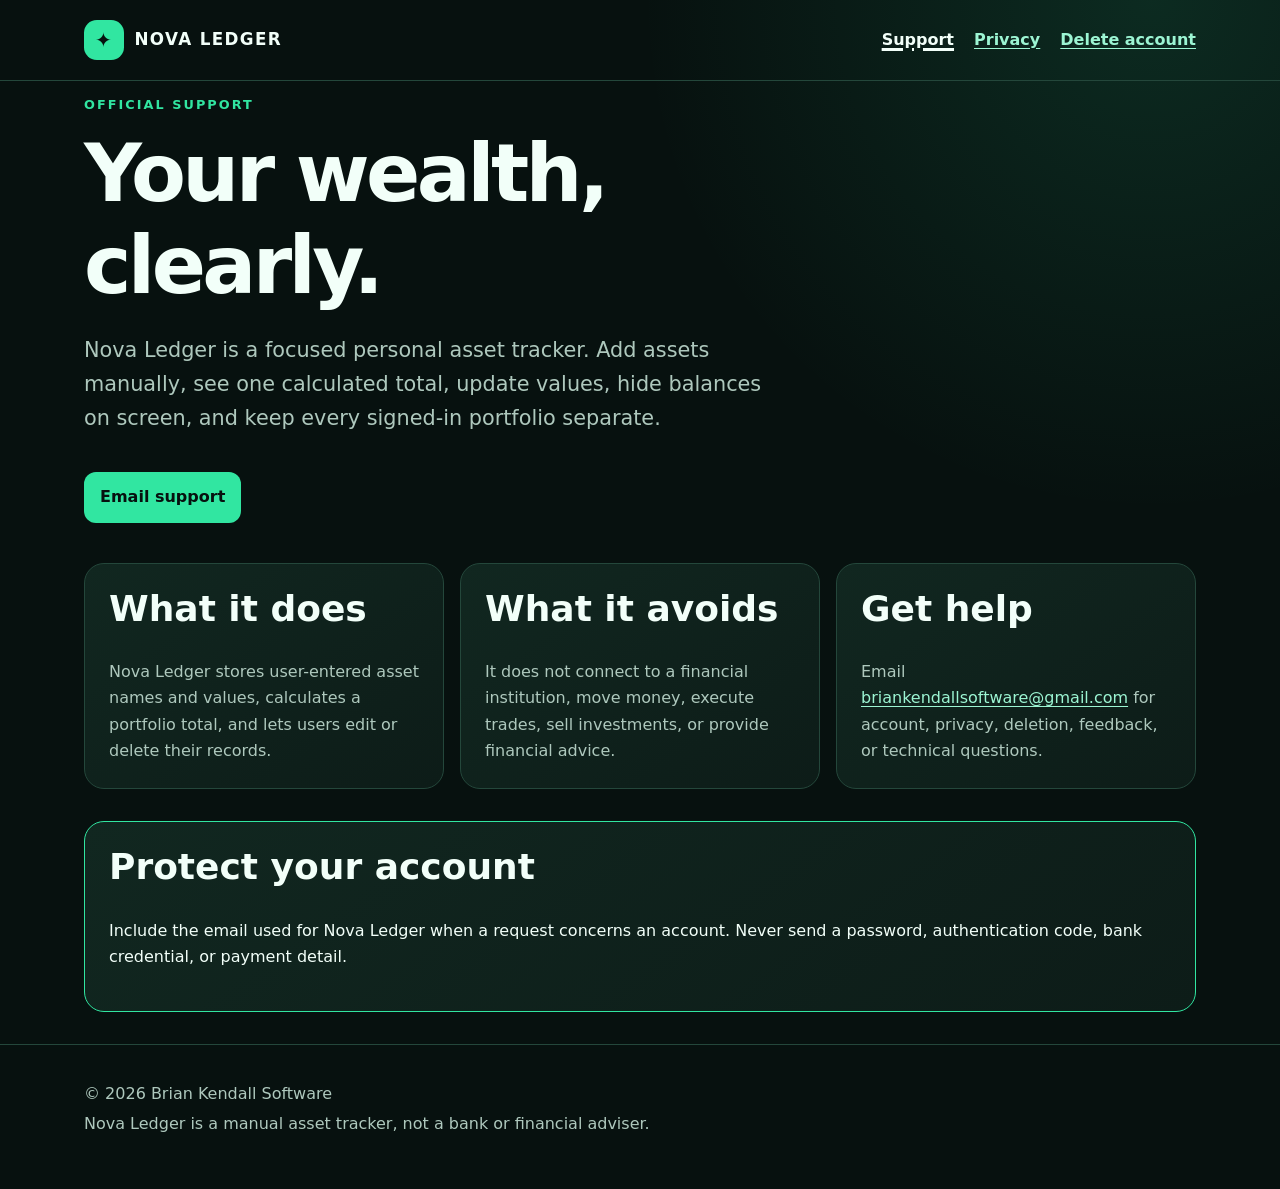
==== index.html @ 0f6c61fb "Build public privacy and support site" ====
<!doctype html>
<html lang="en">
  <head>
    <meta charset="utf-8">
    <meta name="viewport" content="width=device-width, initial-scale=1">
    <meta name="description" content="Official support, privacy, and account-deletion information for Nova Ledger.">
    <meta name="theme-color" content="#07110f">
    <title>Nova Ledger | Support</title>
    <link rel="stylesheet" href="styles.css">
  </head>
  <body>
    <a class="skip-link" href="#main">Skip to content</a>
    <header>
      <div class="shell nav">
        <a class="brand" href="./" aria-label="Nova Ledger support home"><span class="brand-mark" aria-hidden="true">✦</span>NOVA LEDGER</a>
        <nav aria-label="Primary navigation">
          <ul>
            <li><a href="./" aria-current="page">Support</a></li>
            <li><a href="privacy/">Privacy</a></li>
            <li><a href="delete-account/">Delete account</a></li>
          </ul>
        </nav>
      </div>
    </header>
    <main id="main" class="shell">
      <section class="hero" aria-labelledby="page-title">
        <p class="eyebrow">Official support</p>
        <h1 id="page-title">Your wealth, clearly.</h1>
        <p class="lede">Nova Ledger is a focused personal asset tracker. Add assets manually, see one calculated total, update values, hide balances on screen, and keep every signed-in portfolio separate.</p>
        <a class="button" href="mailto:briankendallsoftware@gmail.com?subject=Nova%20Ledger%20support">Email support</a>
      </section>
      <section class="grid" aria-label="Product and support information">
        <article class="card">
          <h2>What it does</h2>
          <p>Nova Ledger stores user-entered asset names and values, calculates a portfolio total, and lets users edit or delete their records.</p>
        </article>
        <article class="card">
          <h2>What it avoids</h2>
          <p>It does not connect to a financial institution, move money, execute trades, sell investments, or provide financial advice.</p>
        </article>
        <article class="card">
          <h2>Get help</h2>
          <p>Email <a href="mailto:briankendallsoftware@gmail.com?subject=Nova%20Ledger%20support">briankendallsoftware@gmail.com</a> for account, privacy, deletion, feedback, or technical questions.</p>
        </article>
      </section>
      <aside class="callout" aria-labelledby="safety-title">
        <h2 id="safety-title">Protect your account</h2>
        <p>Include the email used for Nova Ledger when a request concerns an account. Never send a password, authentication code, bank credential, or payment detail.</p>
      </aside>
    </main>
    <footer>
      <div class="shell">
        <p>© 2026 Brian Kendall Software</p>
        <p>Nova Ledger is a manual asset tracker, not a bank or financial adviser.</p>
      </div>
    </footer>
  </body>
</html>
---- styles.css ----
:root {
  color-scheme: dark;
  --midnight: #07110f;
  --surface: #0d1c18;
  --surface-raised: #112720;
  --emerald: #31e6a1;
  --emerald-soft: #9cf5d3;
  --text: #f2fff9;
  --muted: #aec8bd;
  --border: #24473b;
  --focus: #fff3a6;
}

* {
  box-sizing: border-box;
}

html {
  scroll-behavior: smooth;
}

body {
  margin: 0;
  background:
    radial-gradient(circle at 90% 0%, rgba(49, 230, 161, 0.12), transparent 32rem),
    var(--midnight);
  color: var(--text);
  font-family: Inter, ui-sans-serif, system-ui, -apple-system, BlinkMacSystemFont,
    "Segoe UI", sans-serif;
  font-size: 1rem;
  line-height: 1.65;
}

a {
  color: var(--emerald-soft);
  text-underline-offset: 0.2em;
}

a:hover {
  color: var(--text);
}

a:focus-visible {
  border-radius: 0.25rem;
  outline: 3px solid var(--focus);
  outline-offset: 4px;
}

.skip-link {
  left: 1rem;
  position: fixed;
  top: -5rem;
  z-index: 20;
}

.skip-link:focus {
  background: var(--focus);
  color: #07110f;
  padding: 0.75rem 1rem;
  top: 1rem;
}

.shell {
  margin: 0 auto;
  max-width: 72rem;
  padding: 0 1.25rem;
}

header {
  border-bottom: 1px solid var(--border);
  padding: 1.25rem 0;
}

.nav {
  align-items: center;
  display: flex;
  gap: 1rem;
  justify-content: space-between;
}

.brand {
  align-items: center;
  color: var(--text);
  display: inline-flex;
  font-size: 1.05rem;
  font-weight: 800;
  gap: 0.65rem;
  letter-spacing: 0.08em;
  text-decoration: none;
}

.brand-mark {
  align-items: center;
  background: var(--emerald);
  border-radius: 0.8rem;
  color: var(--midnight);
  display: inline-flex;
  font-size: 1.25rem;
  height: 2.5rem;
  justify-content: center;
  width: 2.5rem;
}

nav ul {
  display: flex;
  flex-wrap: wrap;
  gap: 0.75rem 1.25rem;
  list-style: none;
  margin: 0;
  padding: 0;
}

nav a {
  font-weight: 650;
}

nav a[aria-current="page"] {
  color: var(--text);
  text-decoration-thickness: 0.18em;
}

main {
  padding: 4rem 0 5rem;
}

.hero {
  max-width: 50rem;
}

.eyebrow {
  color: var(--emerald);
  font-size: 0.8rem;
  font-weight: 800;
  letter-spacing: 0.16em;
  text-transform: uppercase;
}

h1,
h2,
h3 {
  line-height: 1.15;
}

h1 {
  font-size: clamp(2.5rem, 7vw, 5rem);
  letter-spacing: -0.045em;
  margin: 0.5rem 0 1rem;
}

h2 {
  font-size: clamp(1.5rem, 4vw, 2.25rem);
  margin-top: 0;
}

h3 {
  font-size: 1.1rem;
  margin-bottom: 0.25rem;
}

.lede {
  color: var(--muted);
  font-size: clamp(1.1rem, 2vw, 1.3rem);
  max-width: 44rem;
}

.grid {
  display: grid;
  gap: 1rem;
  grid-template-columns: repeat(3, minmax(0, 1fr));
  margin-top: 2.5rem;
}

.card,
.policy-section,
.callout {
  background: linear-gradient(145deg, var(--surface-raised), var(--surface));
  border: 1px solid var(--border);
  border-radius: 1.25rem;
  padding: 1.5rem;
}

.card p,
.muted {
  color: var(--muted);
}

.policy {
  max-width: 52rem;
}

.policy-section {
  margin-top: 1rem;
}

.policy-section p:last-child,
.policy-section ul:last-child,
.card p:last-child {
  margin-bottom: 0;
}

.callout {
  border-color: var(--emerald);
  margin: 2rem 0;
}

.button {
  background: var(--emerald);
  border-radius: 0.75rem;
  color: var(--midnight);
  display: inline-block;
  font-weight: 800;
  margin-top: 1rem;
  min-height: 3rem;
  padding: 0.75rem 1rem;
  text-decoration: none;
}

.button:hover {
  color: var(--midnight);
  filter: brightness(1.08);
}

footer {
  border-top: 1px solid var(--border);
  color: var(--muted);
  padding: 2rem 0 3rem;
}

footer p {
  margin: 0.25rem 0;
}

@media (max-width: 48rem) {
  .nav {
    align-items: flex-start;
    flex-direction: column;
  }

  .grid {
    grid-template-columns: 1fr;
  }

  main {
    padding-top: 2.75rem;
  }
}

@media (prefers-reduced-motion: reduce) {
  html {
    scroll-behavior: auto;
  }
}
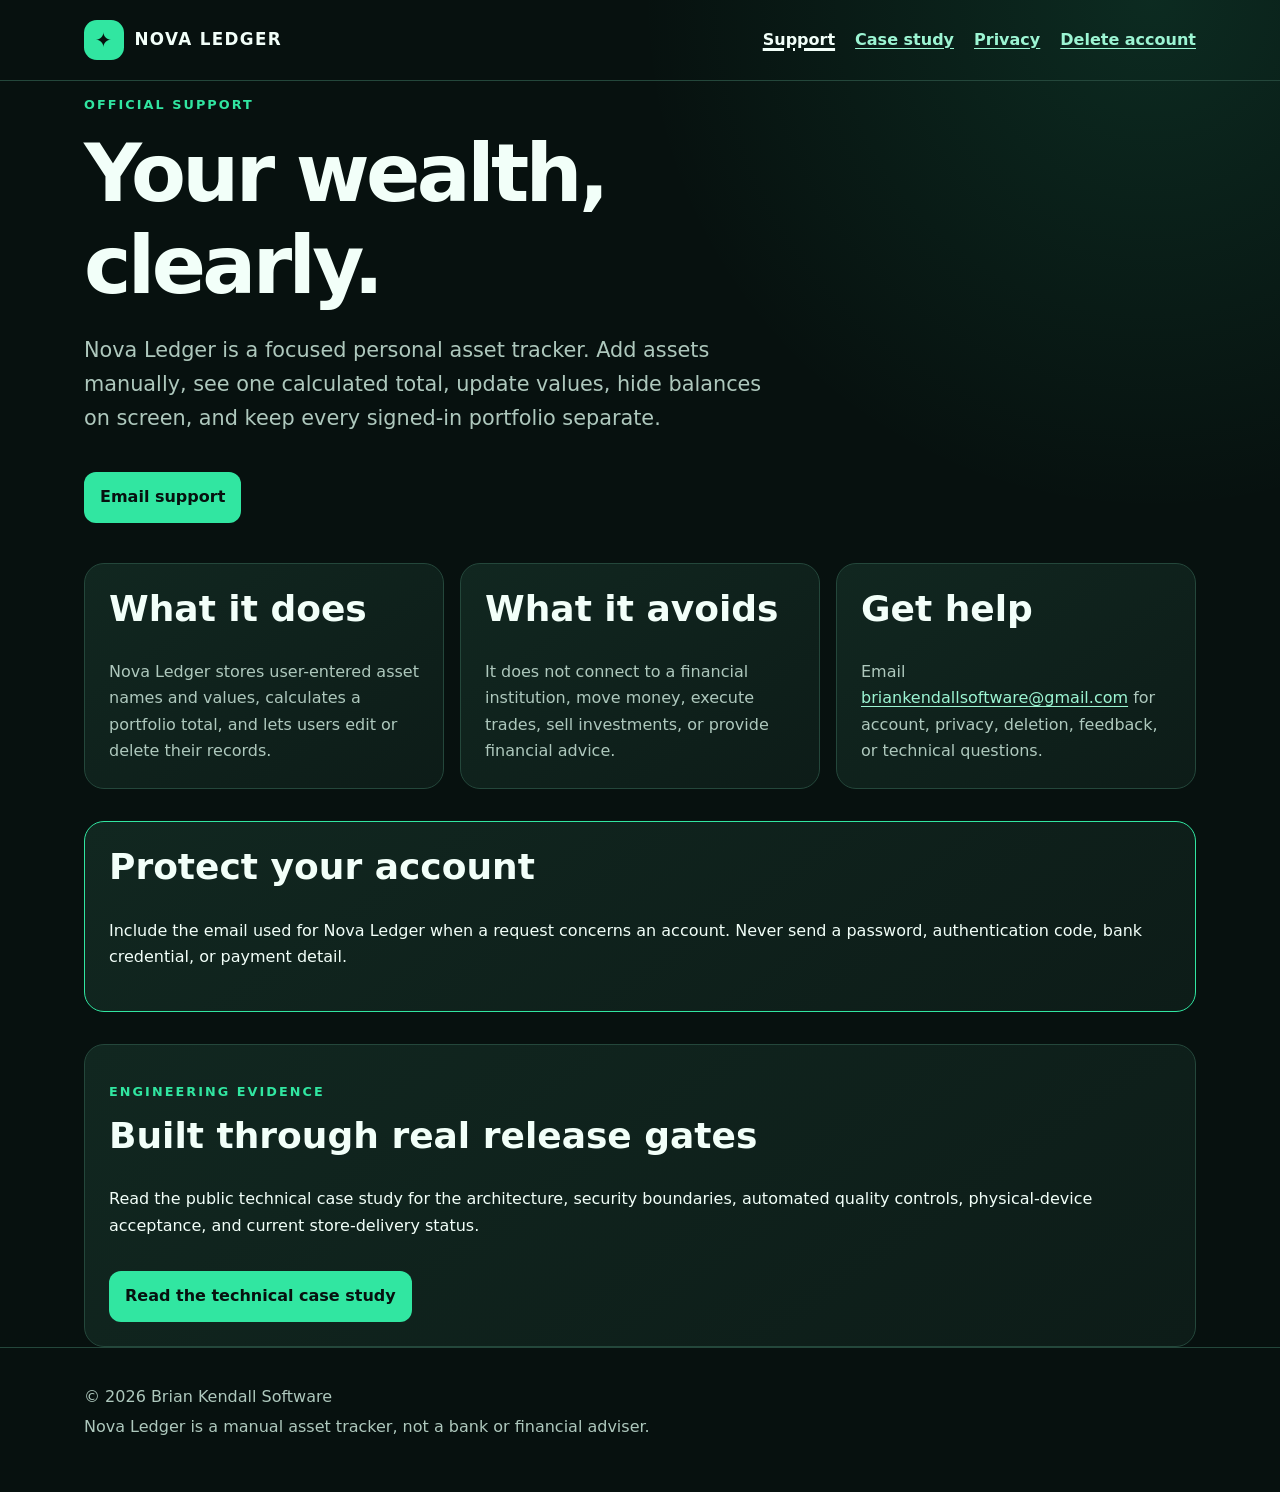
==== commit 0d775597: "docs: publish Nova Ledger technical case study" ====
--- a/index.html
+++ b/index.html
@@ -16,6 +16,7 @@
         <nav aria-label="Primary navigation">
           <ul>
             <li><a href="./" aria-current="page">Support</a></li>
+            <li><a href="case-study/">Case study</a></li>
             <li><a href="privacy/">Privacy</a></li>
             <li><a href="delete-account/">Delete account</a></li>
           </ul>
@@ -47,6 +48,12 @@
         <h2 id="safety-title">Protect your account</h2>
         <p>Include the email used for Nova Ledger when a request concerns an account. Never send a password, authentication code, bank credential, or payment detail.</p>
       </aside>
+      <section class="policy-section" aria-labelledby="engineering-title">
+        <p class="eyebrow">Engineering evidence</p>
+        <h2 id="engineering-title">Built through real release gates</h2>
+        <p>Read the public technical case study for the architecture, security boundaries, automated quality controls, physical-device acceptance, and current store-delivery status.</p>
+        <a class="button" href="case-study/">Read the technical case study</a>
+      </section>
     </main>
     <footer>
       <div class="shell">
--- a/styles.css
+++ b/styles.css
@@ -179,6 +179,31 @@
   padding: 1.5rem;
 }
 
+.architecture {
+  display: grid;
+  gap: 0.75rem;
+  list-style: none;
+  margin: 0;
+  padding: 0;
+}
+
+.architecture li {
+  background: rgba(49, 230, 161, 0.06);
+  border-left: 0.25rem solid var(--emerald);
+  border-radius: 0.5rem;
+  display: grid;
+  gap: 0.15rem;
+  padding: 0.85rem 1rem;
+}
+
+.architecture span {
+  color: var(--muted);
+}
+
+.evidence-grid {
+  margin: 1rem 0 1.5rem;
+}
+
 .card p,
 .muted {
   color: var(--muted);
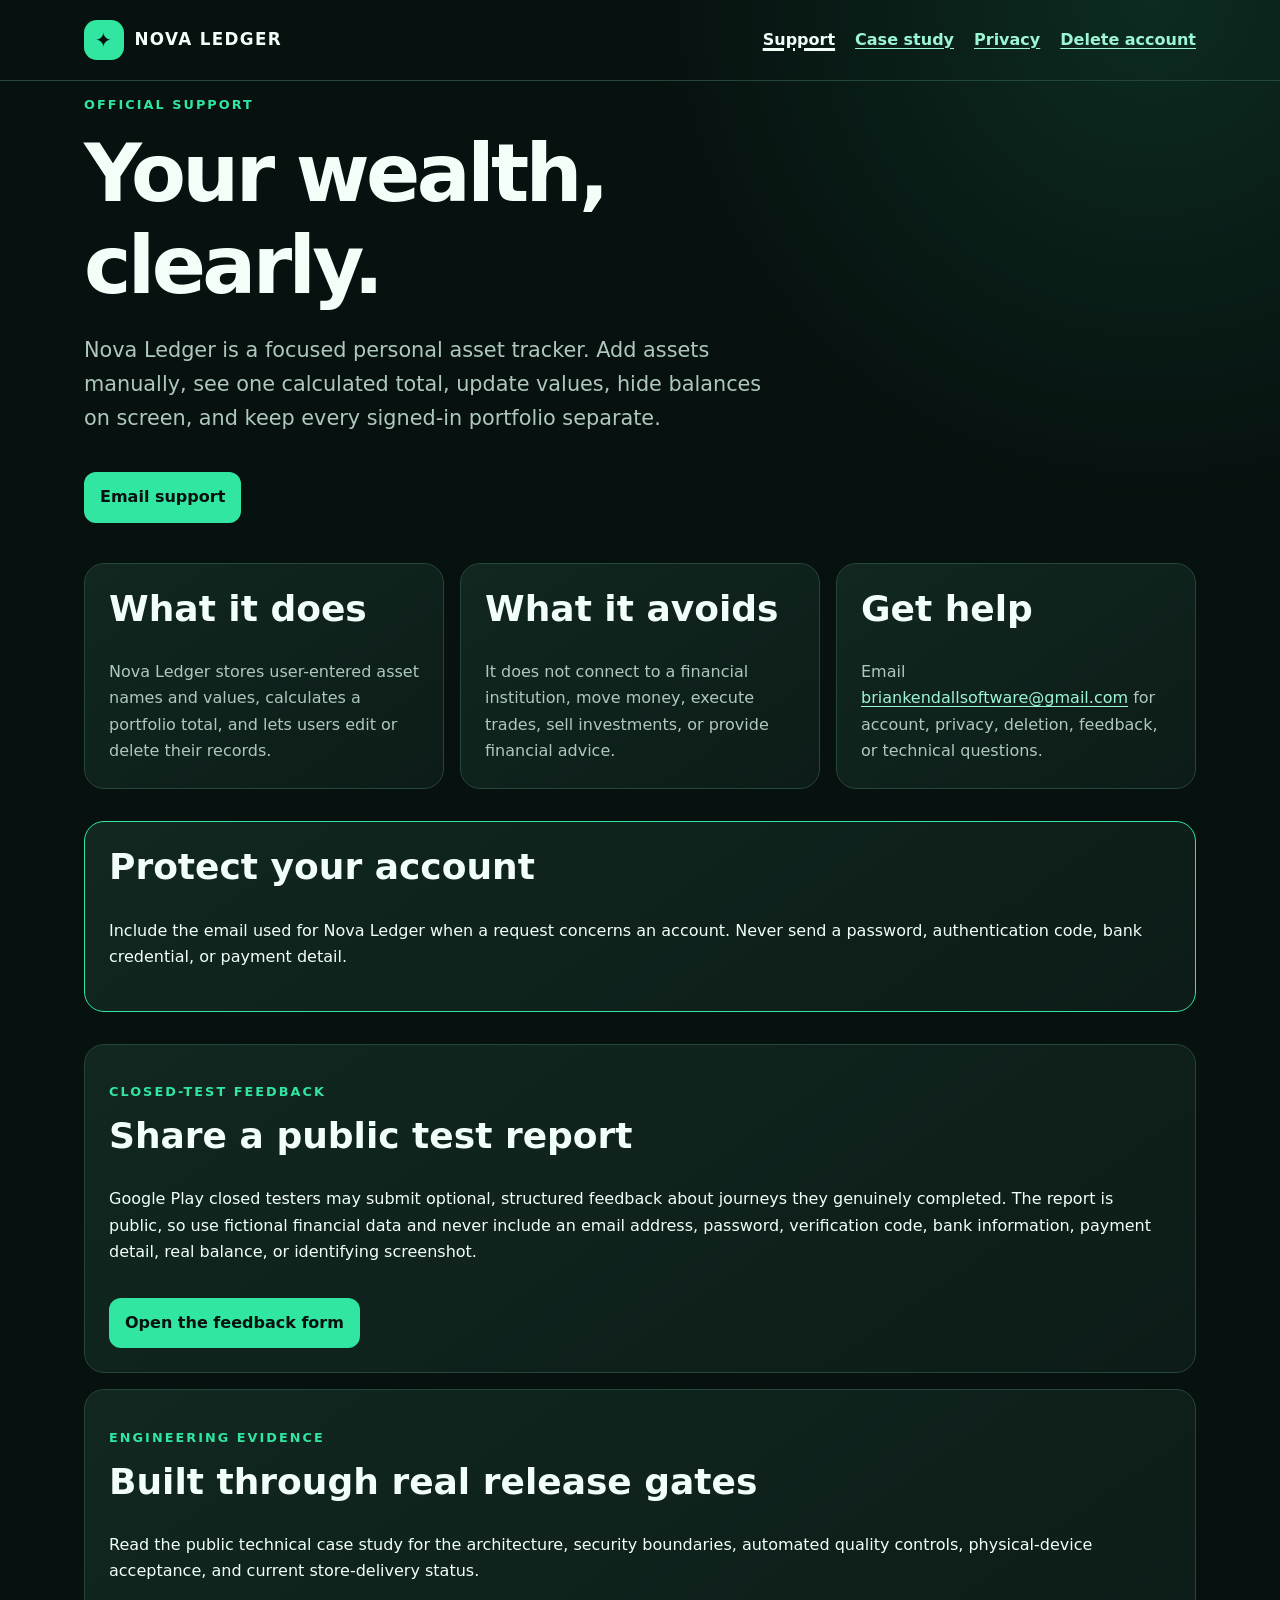
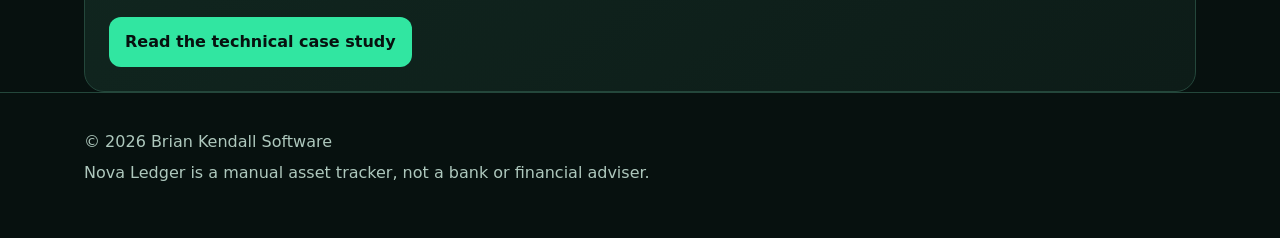
==== commit 0b629015: "feat: add privacy-safe tester feedback form" ====
--- a/index.html
+++ b/index.html
@@ -48,6 +48,12 @@
         <h2 id="safety-title">Protect your account</h2>
         <p>Include the email used for Nova Ledger when a request concerns an account. Never send a password, authentication code, bank credential, or payment detail.</p>
       </aside>
+      <section class="policy-section" aria-labelledby="feedback-title">
+        <p class="eyebrow">Closed-test feedback</p>
+        <h2 id="feedback-title">Share a public test report</h2>
+        <p>Google Play closed testers may submit optional, structured feedback about journeys they genuinely completed. The report is public, so use fictional financial data and never include an email address, password, verification code, bank information, payment detail, real balance, or identifying screenshot.</p>
+        <a class="button" href="https://github.com/cooldownfuego-png/Nova-Ledger-Support/issues/new?template=closed-test-feedback.yml">Open the feedback form</a>
+      </section>
       <section class="policy-section" aria-labelledby="engineering-title">
         <p class="eyebrow">Engineering evidence</p>
         <h2 id="engineering-title">Built through real release gates</h2>
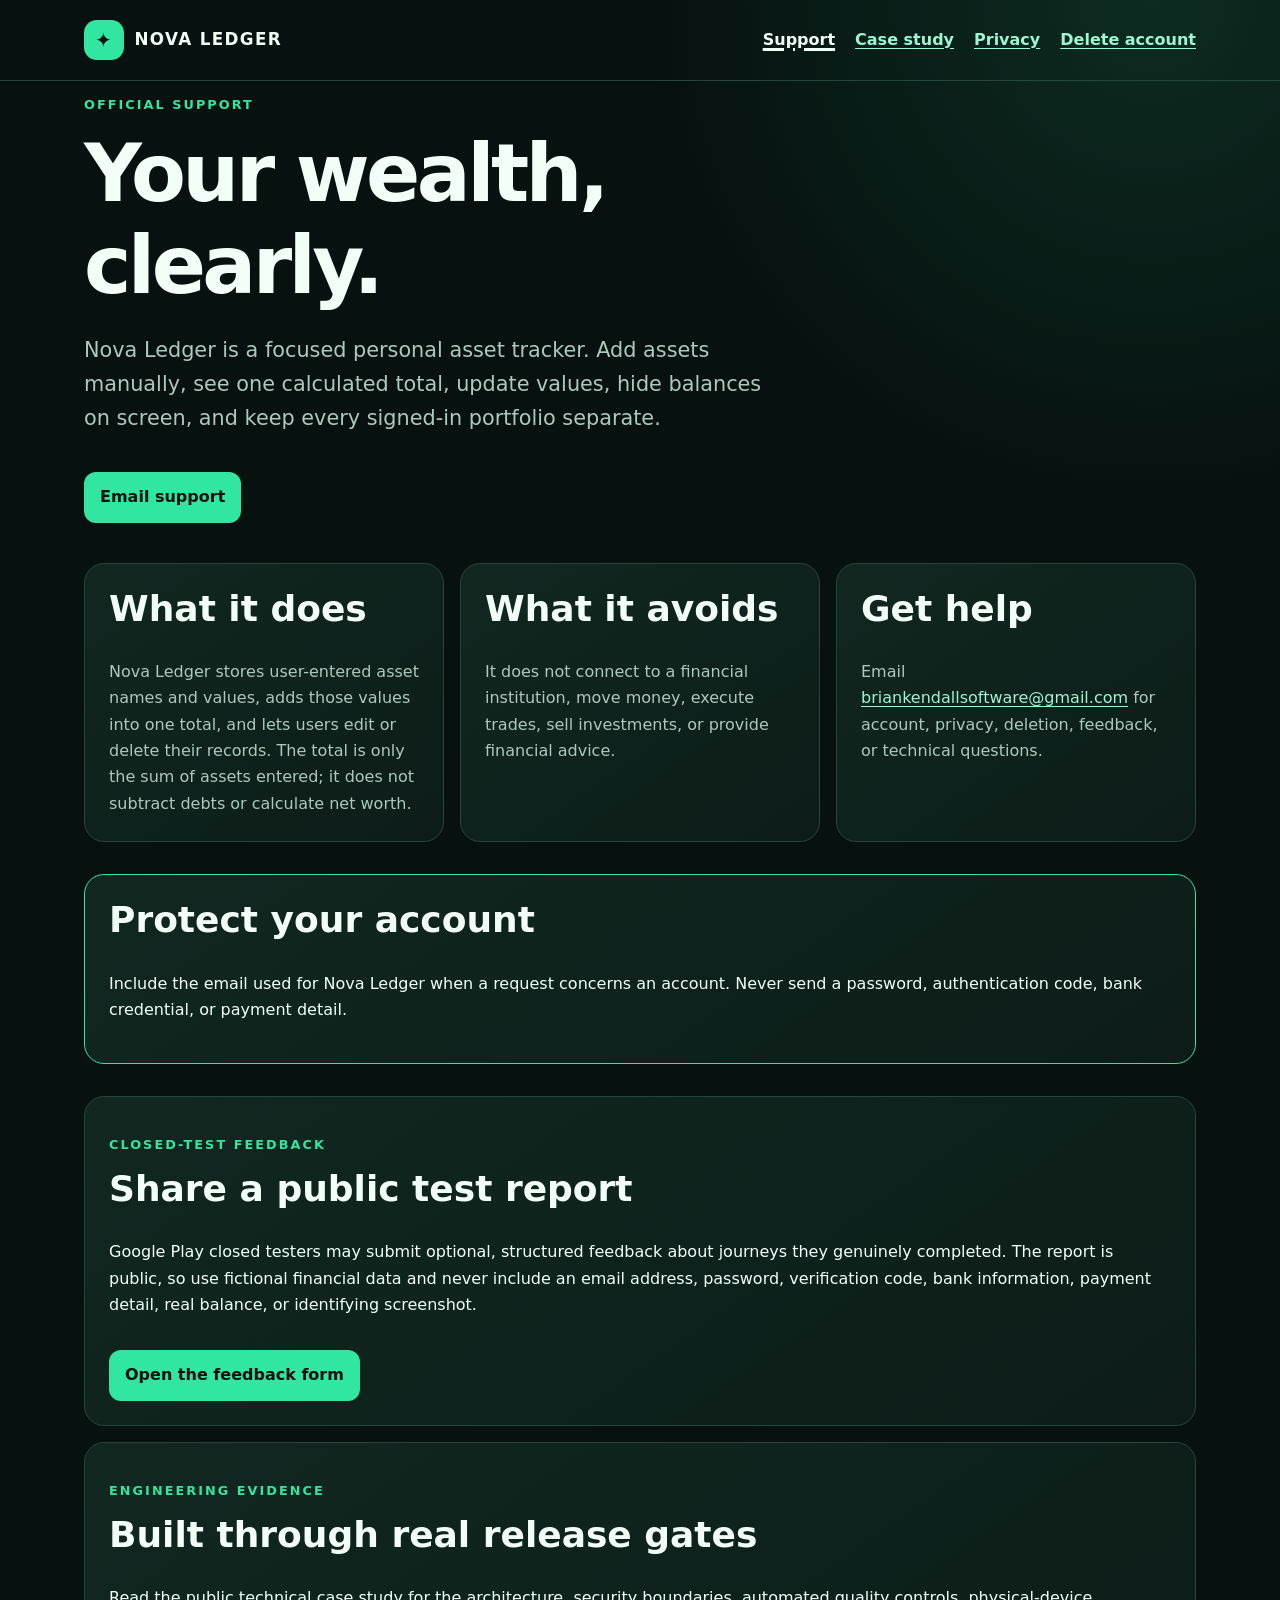
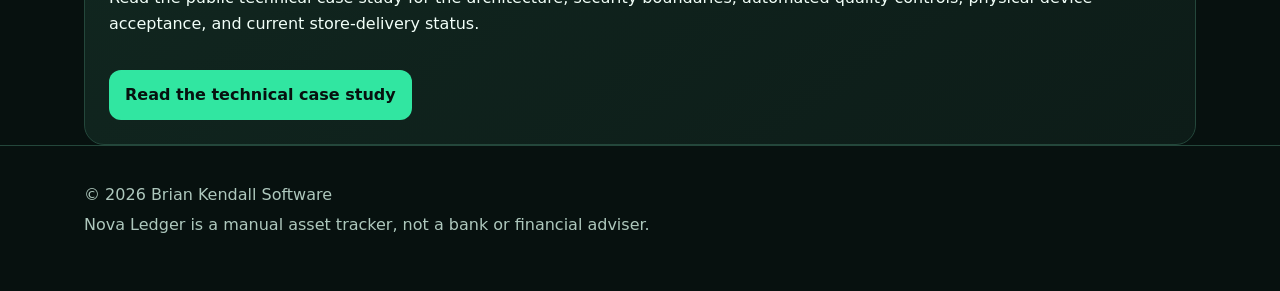
==== commit 86ae9bbd: "Clarify asset total is not net worth" ====
--- a/index.html
+++ b/index.html
@@ -33,7 +33,7 @@
       <section class="grid" aria-label="Product and support information">
         <article class="card">
           <h2>What it does</h2>
-          <p>Nova Ledger stores user-entered asset names and values, calculates a portfolio total, and lets users edit or delete their records.</p>
+          <p>Nova Ledger stores user-entered asset names and values, adds those values into one total, and lets users edit or delete their records. The total is only the sum of assets entered; it does not subtract debts or calculate net worth.</p>
         </article>
         <article class="card">
           <h2>What it avoids</h2>
